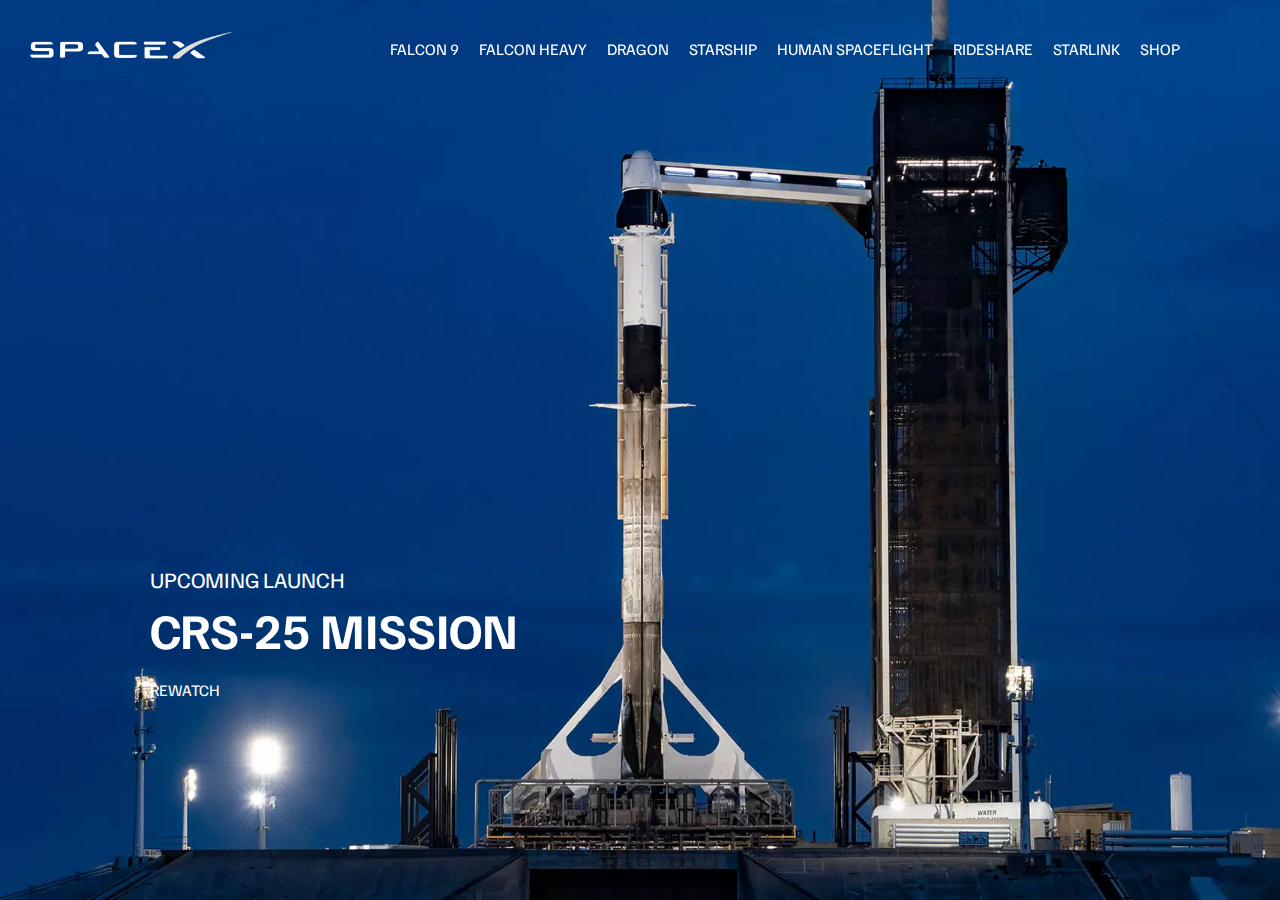
==== index.html @ bb81afc2 "Started html/css" ====
<!DOCTYPE html>
<html lang="en">
  <head>
    <meta charset="UTF-8" />
    <meta http-equiv="X-UA-Compatible" content="IE=edge" />
    <meta name="viewport" content="width=device-width, initial-scale=1.0" />
    <link rel="stylesheet" href="css/style.css" />
    <script src="js/script.js" defer></script>
    <title>SpaceX</title>
  </head>
  <body>
    <header class="main-header">
      <div class="logo">
        <a href="index.html">
          <img src="img/logo.png" alt="SpaceX" />
        </a>
      </div>
      <nav class="desktop-main-menu">
        <ul>
          <li><a href="falcon9.html">Falcon 9</a></li>
          <li><a href="falcon-heavy.html">Falcon Heavy</a></li>
          <li><a href="dragon.html">Dragon</a></li>
          <li><a href="#">Starship</a></li>
          <li><a href="#">Human Spaceflight</a></li>
          <li><a href="#">Rideshare</a></li>
          <li><a href="#">Starlink</a></li>
          <li><a href="#">Shop</a></li>
        </ul>
      </nav>
    </header>

    <!-- Section A -->
    <section class="section-a">
      <div class="section-inner">
        <h4>Upcoming Launch</h4>
        <h2>CRS-25 Mission</h2>
        <div class="btn animate">
          <div class="hover"></div>
          <span>Rewatch</span>
        </div>
      </div>
    </section>
  </body>
</html>
---- css/style.css ----
@import url("https://fonts.googleapis.com/css2?family=Familjen+Grotesk:wght@400;600;700&display=swap");

*,
*::before,
*::after {
  box-sizing: border-box;
  margin: 0;
  padding: 0;
}

/* Reapply the pointer cursor for anchor tags */
a {
  cursor: revert;
  text-decoration: none;
  color: #fff;
}

/* Remove list styles (bullets/numbers) */
ol,
ul,
menu {
  list-style: none;
}

/* For images to not be able to exceed their container */
img {
  max-width: 100%;
}

body {
  font-family: "Familjen Grotesk", sans-serif;
  background: #000;
  color: #fff;
}

/* hHeader/Navbar */
.main-header {
  position: fixed;
  top: 0;
  left: 0;
  width: 100%;
  z-index: 3;
  display: flex;
  justify-content: space-between;
  align-items: center;
  text-transform: uppercase;
  height: 100px;
  padding: 0 30px;
}

/* Logo */

.logo {
  width: 210px;
  height: auto;
}

.logo img {
  display: block;
  width: 100%;
  height: auto;
}

/* Desktop menu */
.desktop-main-menu {
  margin-right: 50px;
}

.desktop-main-menu ul {
  display: flex;
}

.desktop-main-menu ul li {
  position: relative;
  margin-right: 20px;
  padding-bottom: 2px;
}

/* menu item bottom border */

.desktop-main-menu ul li a::after {
  content: "";
  position: absolute;
  bottom: 0;
  left: 0;
  width: 100%;
  height: 1px;
  background: #fff;
  transform: scaleX(0);
  transition: transform 0.6s cubic-bezier(0.19, 1, 0.22, 1);
  transform-origin: right center;
}

.desktop-main-menu ul li a:hover::after {
  transform: scaleX(1);
  transform-origin: left center;
  transition-duration: 0.4s;
}

section {
  position: relative;
  height: 100vh;
  background-position: center center;
  background-repeat: no-repeat;
  background-size: cover;
  text-transform: uppercase;
}

.section-inner {
  position: absolute;
  bottom: 200px;
  left: 150px;
  max-width: 560px;
}

.section-inner h4 {
  font-size: 22px;
  margin-bottom: 5px;
  font-weight: 300;
}

.section-inner h2 {
  font-size: 50px;
  font-weight: 700;
  margin-bottom: 20px;
}

/* Background images */
.section-a {
  background-image: url(../img/section-a.webp);
}

.btn {
  position: relative;
}
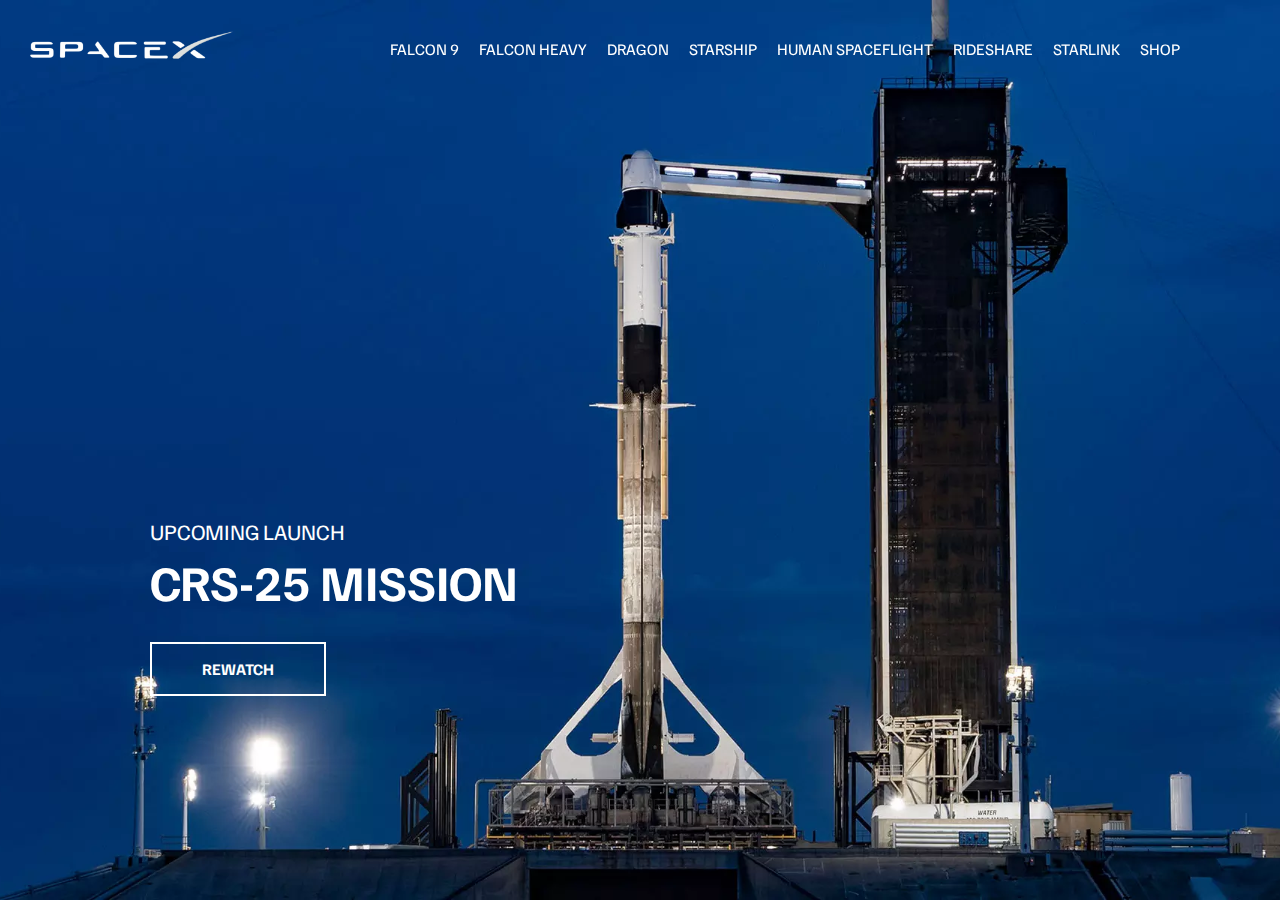
==== commit e36d39ca: "Added more CSS" ====
--- a/index.html
+++ b/index.html
@@ -34,10 +34,10 @@
       <div class="section-inner">
         <h4>Upcoming Launch</h4>
         <h2>CRS-25 Mission</h2>
-        <div class="btn animate">
+        <a href="#" class="btn">
           <div class="hover"></div>
           <span>Rewatch</span>
-        </div>
+        </a>
       </div>
     </section>
   </body>
--- a/css/style.css
+++ b/css/style.css
@@ -117,12 +117,20 @@
   font-size: 22px;
   margin-bottom: 5px;
   font-weight: 300;
+  animation: fadeInUp 0.5s ease-in-out;
 }
 
 .section-inner h2 {
   font-size: 50px;
   font-weight: 700;
   margin-bottom: 20px;
+  animation: fadeInUp 0.5s ease-in-out 0.2s;
+  animation-fill-mode: both; /* Stop from showing start */
+}
+
+.section-inner a {
+  animation: fadeInUp 0.5s ease-in-out 0.4s;
+  animation-fill-mode: both; /* Stop from showing start */
 }
 
 /* Background images */
@@ -132,4 +140,50 @@
 
 .btn {
   position: relative;
+  display: inline-block;
+  cursor: pointer;
+  text-align: center;
+  min-width: 130px;
+  padding: 15px 50px;
+  margin-top: 10px;
+  border: 2px solid #fff;
+  text-transform: uppercase;
+  font-weight: bold;
+  overflow: hidden;
+  z-index: 2;
 }
+
+.btn:hover span {
+  color: #000;
+}
+
+.btn .hover {
+  position: absolute;
+  top: 0;
+  left: 0;
+  width: 100%;
+  height: 100%;
+  background-color: #fff;
+  color: #000;
+  z-index: -1;
+  transform: translateY(100%);
+  transition: transform 0.6s cubic-bezier(0.19, 1, 0.22, 1);
+}
+
+.btn:hover .hover {
+  transform: translateY(0);
+}
+
+/* Animations */
+
+@keyframes fadeInUp {
+  0% {
+    opacity: 0;
+    transform: translateY(140px);
+  }
+
+  100% {
+    opacity: 1;
+    transform: translateY(0);
+  }
+}
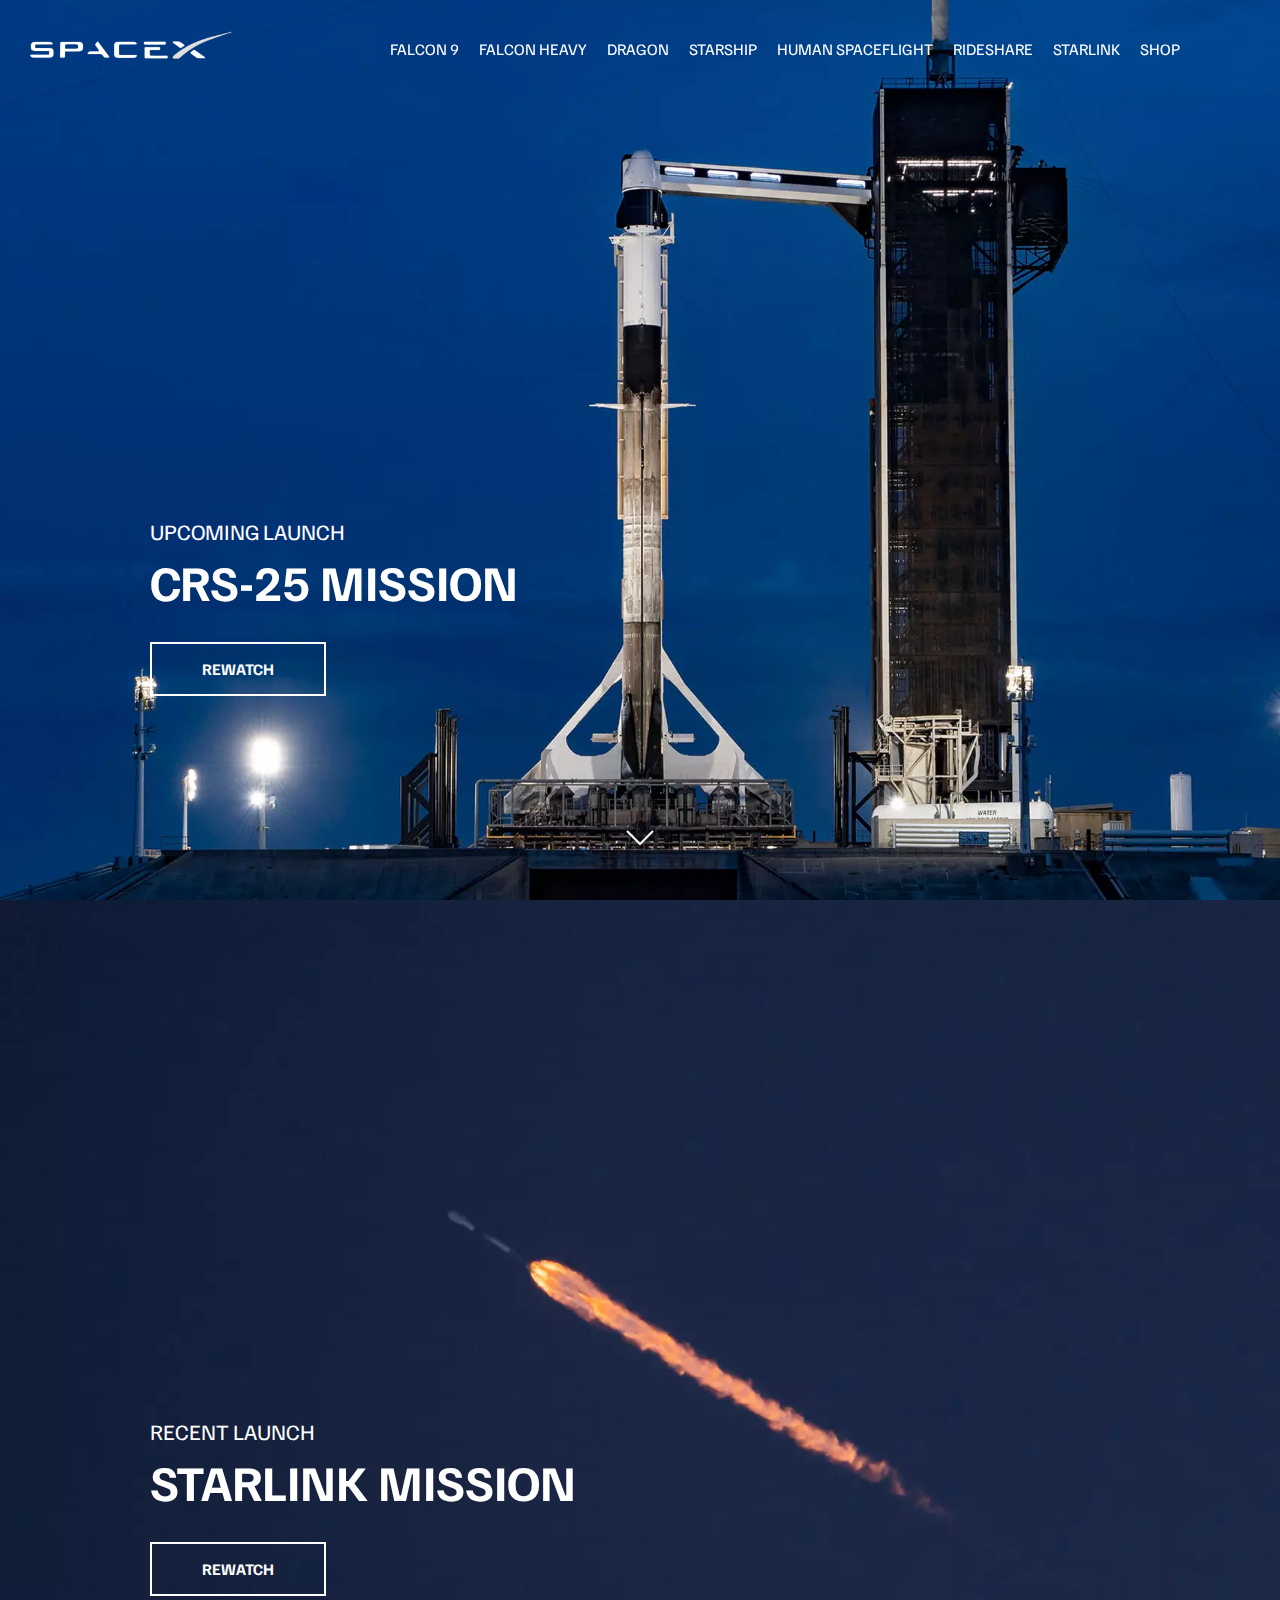
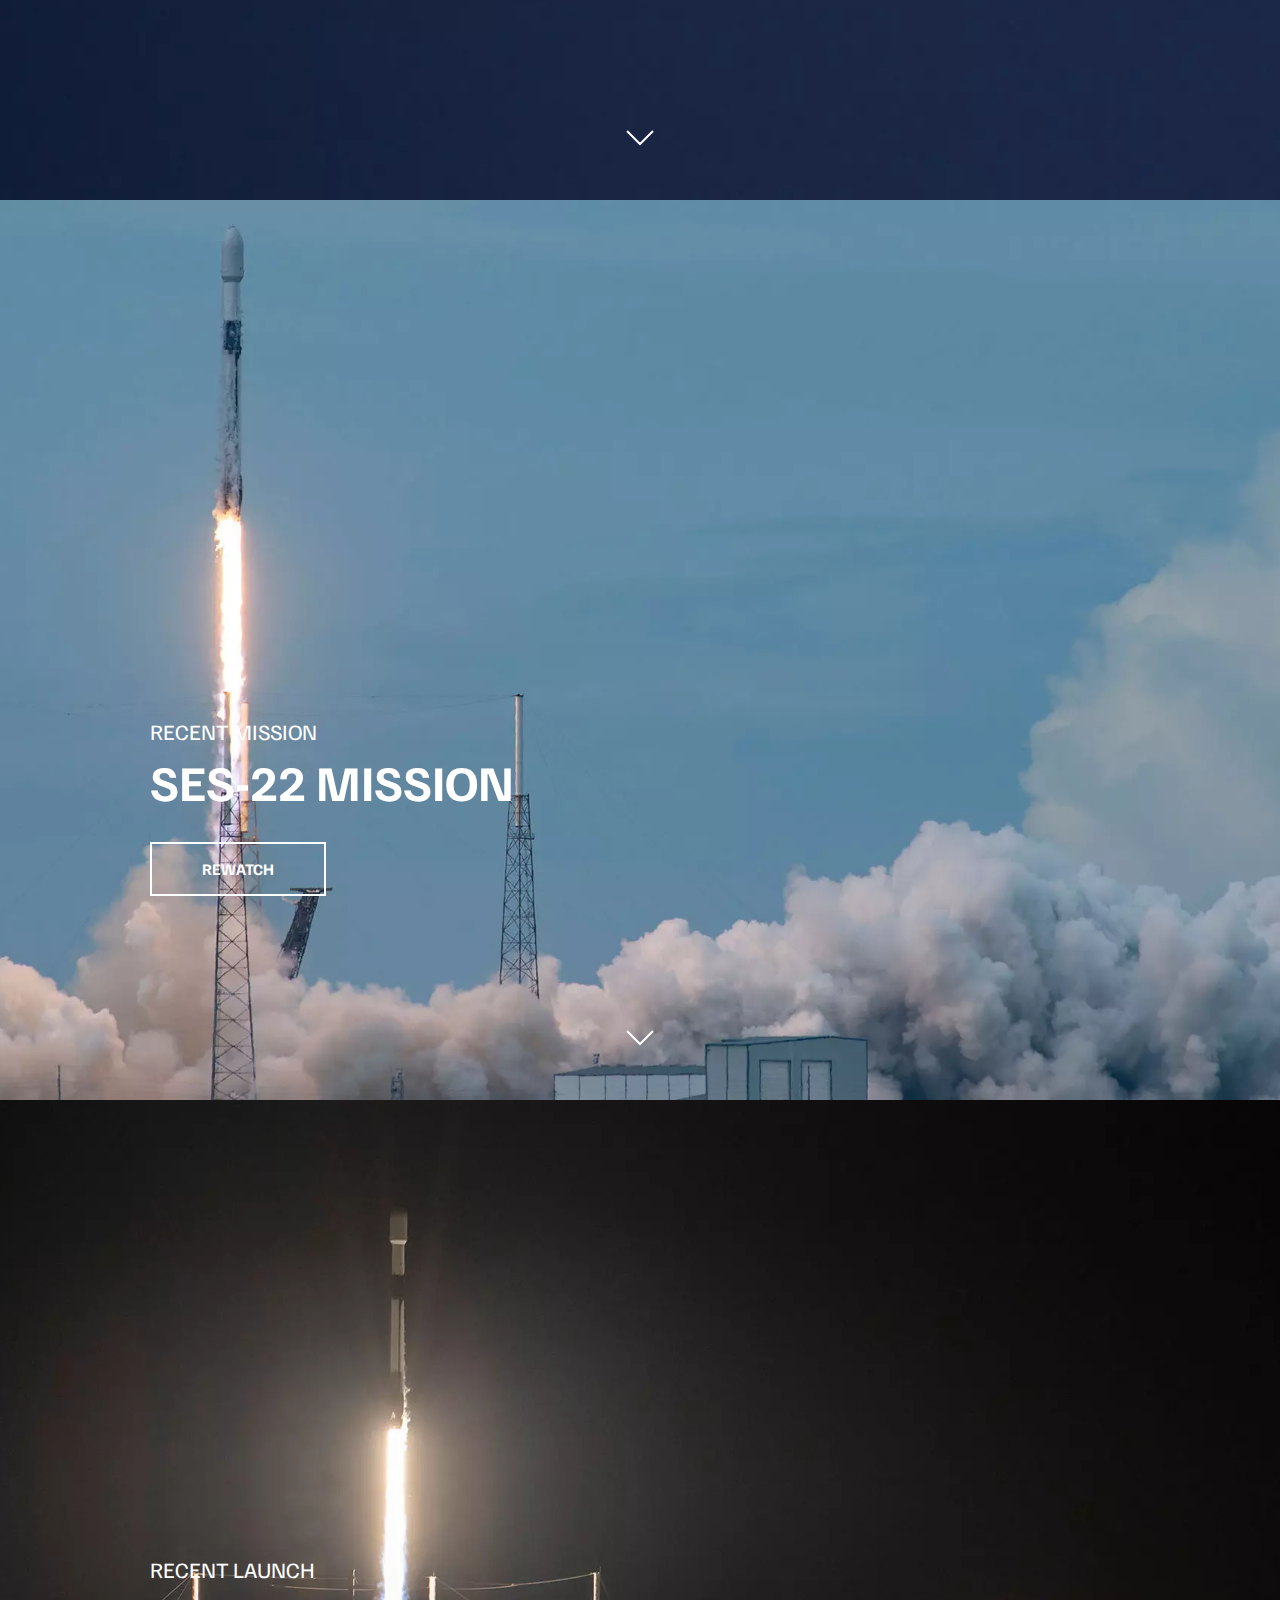
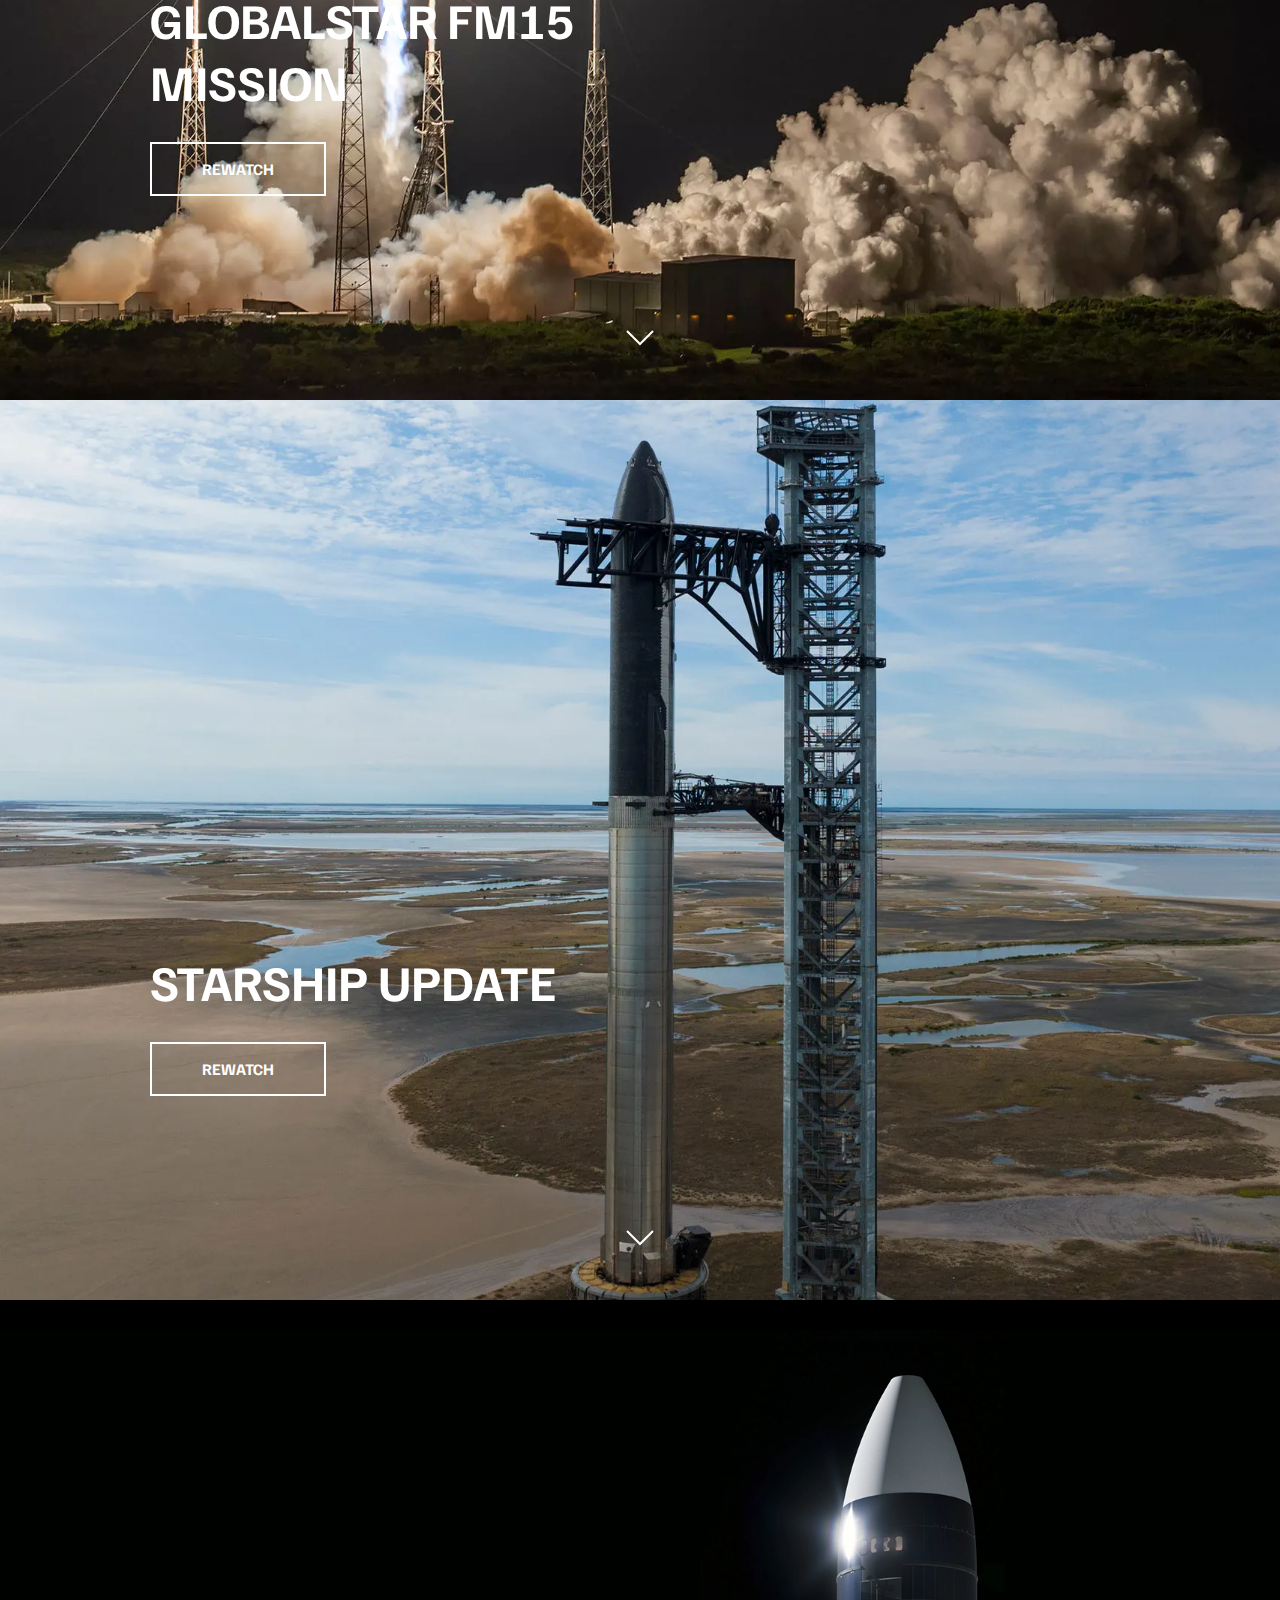
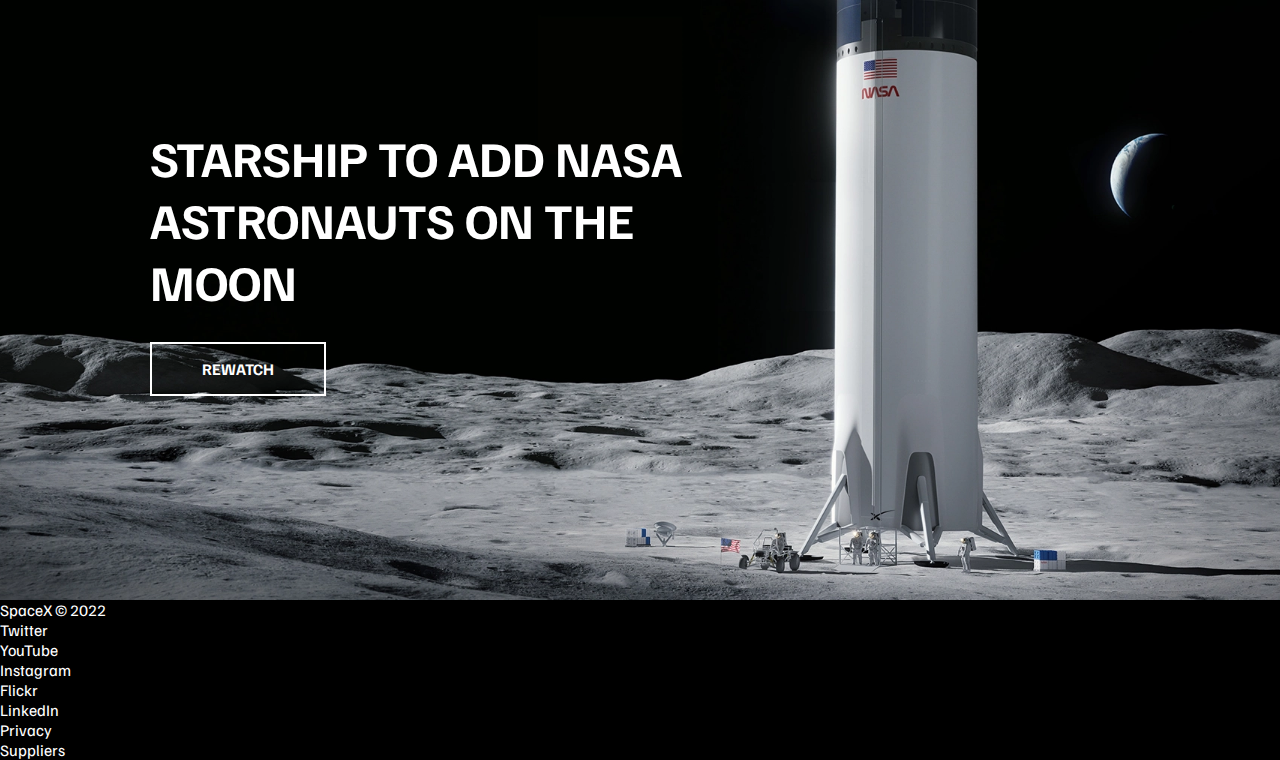
==== commit d2ab56fa: "added CSS" ====
--- a/index.html
+++ b/index.html
@@ -39,6 +39,132 @@
           <span>Rewatch</span>
         </a>
       </div>
+
+      <div class="scroll-arrow">
+        <svg width="30px" height="20px">
+          <path
+            stroke="#ffffff"
+            fill="none"
+            stroke-width="2px"
+            d="M2.000,5.000 L15.000,18.000 L28.000,5.000 "
+          ></path>
+        </svg>
+      </div>
     </section>
+
+    <!-- Section B -->
+    <section class="section-b">
+      <div class="section-inner">
+        <h4>Recent Launch</h4>
+        <h2>Starlink Mission</h2>
+        <a href="#" class="btn">
+          <div class="hover"></div>
+          <span>Rewatch</span>
+        </a>
+      </div>
+
+      <div class="scroll-arrow">
+        <svg width="30px" height="20px">
+          <path
+            stroke="#ffffff"
+            fill="none"
+            stroke-width="2px"
+            d="M2.000,5.000 L15.000,18.000 L28.000,5.000 "
+          ></path>
+        </svg>
+      </div>
+    </section>
+
+    <!-- Section C -->
+    <section class="section-c">
+      <div class="section-inner">
+        <h4>Recent Mission</h4>
+        <h2>SES-22 Mission</h2>
+        <a href="#" class="btn">
+          <div class="hover"></div>
+          <span>Rewatch</span>
+        </a>
+      </div>
+
+      <div class="scroll-arrow">
+        <svg width="30px" height="20px">
+          <path
+            stroke="#ffffff"
+            fill="none"
+            stroke-width="2px"
+            d="M2.000,5.000 L15.000,18.000 L28.000,5.000 "
+          ></path>
+        </svg>
+      </div>
+    </section>
+
+    <!-- Section D -->
+    <section class="section-d">
+      <div class="section-inner">
+        <h4>Recent Launch</h4>
+        <h2>Globalstar FM15 Mission</h2>
+        <a href="#" class="btn">
+          <div class="hover"></div>
+          <span>Rewatch</span>
+        </a>
+      </div>
+
+      <div class="scroll-arrow">
+        <svg width="30px" height="20px">
+          <path
+            stroke="#ffffff"
+            fill="none"
+            stroke-width="2px"
+            d="M2.000,5.000 L15.000,18.000 L28.000,5.000 "
+          ></path>
+        </svg>
+      </div>
+    </section>
+
+    <!-- Section E -->
+    <section class="section-e">
+      <div class="section-inner">
+        <h2>Starship Update</h2>
+        <a href="#" class="btn">
+          <div class="hover"></div>
+          <span>Rewatch</span>
+        </a>
+      </div>
+
+      <div class="scroll-arrow">
+        <svg width="30px" height="20px">
+          <path
+            stroke="#ffffff"
+            fill="none"
+            stroke-width="2px"
+            d="M2.000,5.000 L15.000,18.000 L28.000,5.000 "
+          ></path>
+        </svg>
+      </div>
+    </section>
+
+    <!-- Section F -->
+    <section class="section-f">
+      <div class="section-inner">
+        <h2>Starship to add NASA astronauts on the moon</h2>
+        <a href="#" class="btn">
+          <div class="hover"></div>
+          <span>Rewatch</span>
+        </a>
+      </div>
+    </section>
+
+    <footer>
+      <ul>
+        <li>SpaceX &copy; 2022</li>
+        <li><a href="#">Twitter</a></li>
+        <li><a href="#">YouTube</a></li>
+        <li><a href="#">Instagram</a></li>
+        <li><a href="#">Flickr</a></li>
+        <li><a href="#">LinkedIn</a></li>
+        <li><a href="#">Privacy</a></li>
+        <li><a href="#">Suppliers</a></li>
+      </ul>
+    </footer>
   </body>
 </html>
--- a/css/style.css
+++ b/css/style.css
@@ -136,6 +136,22 @@
 /* Background images */
 .section-a {
   background-image: url(../img/section-a.webp);
+}
+
+.section-b {
+  background-image: url(../img/section-b.webp);
+}
+.section-c {
+  background-image: url(../img/section-c.webp);
+}
+.section-d {
+  background-image: url(../img/section-d.webp);
+}
+.section-e {
+  background-image: url(../img/section-e.webp);
+}
+.section-f {
+  background-image: url(../img/section-f.webp);
 }
 
 .btn {
@@ -174,6 +190,14 @@
   transform: translateY(0);
 }
 
+.scroll-arrow {
+  position: absolute;
+  bottom: 50px;
+  left: 50%;
+  transform: translateX(-50%);
+  animation: fadeBounce 5s infinite;
+}
+
 /* Animations */
 
 @keyframes fadeInUp {
@@ -187,3 +211,19 @@
     transform: translateY(0);
   }
 }
+
+@keyframes fadeBounce {
+  0%,
+  20%,
+  50%,
+  80%,
+  100% {
+    opacity: 0;
+    transform: translateY(-20px);
+  }
+
+  40% {
+    opacity: 1;
+    transform: translateY(0);
+  }
+}
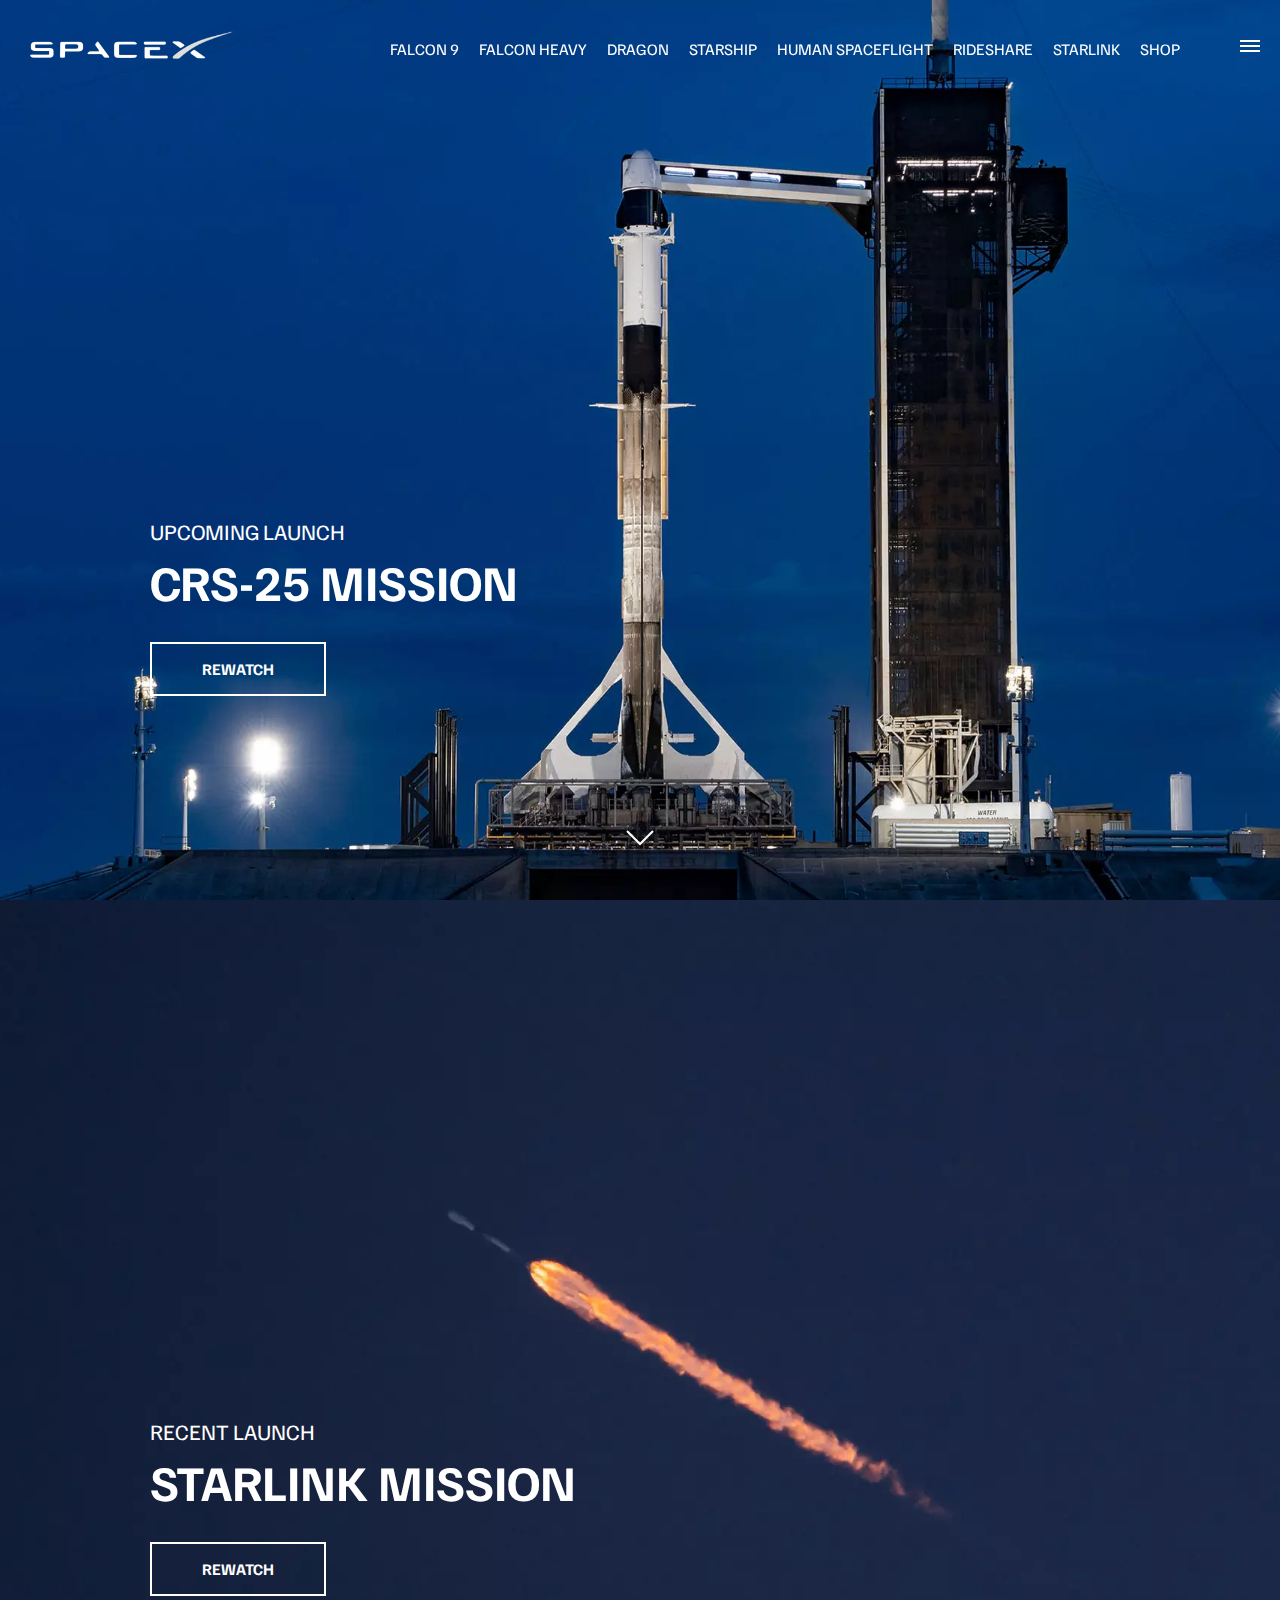
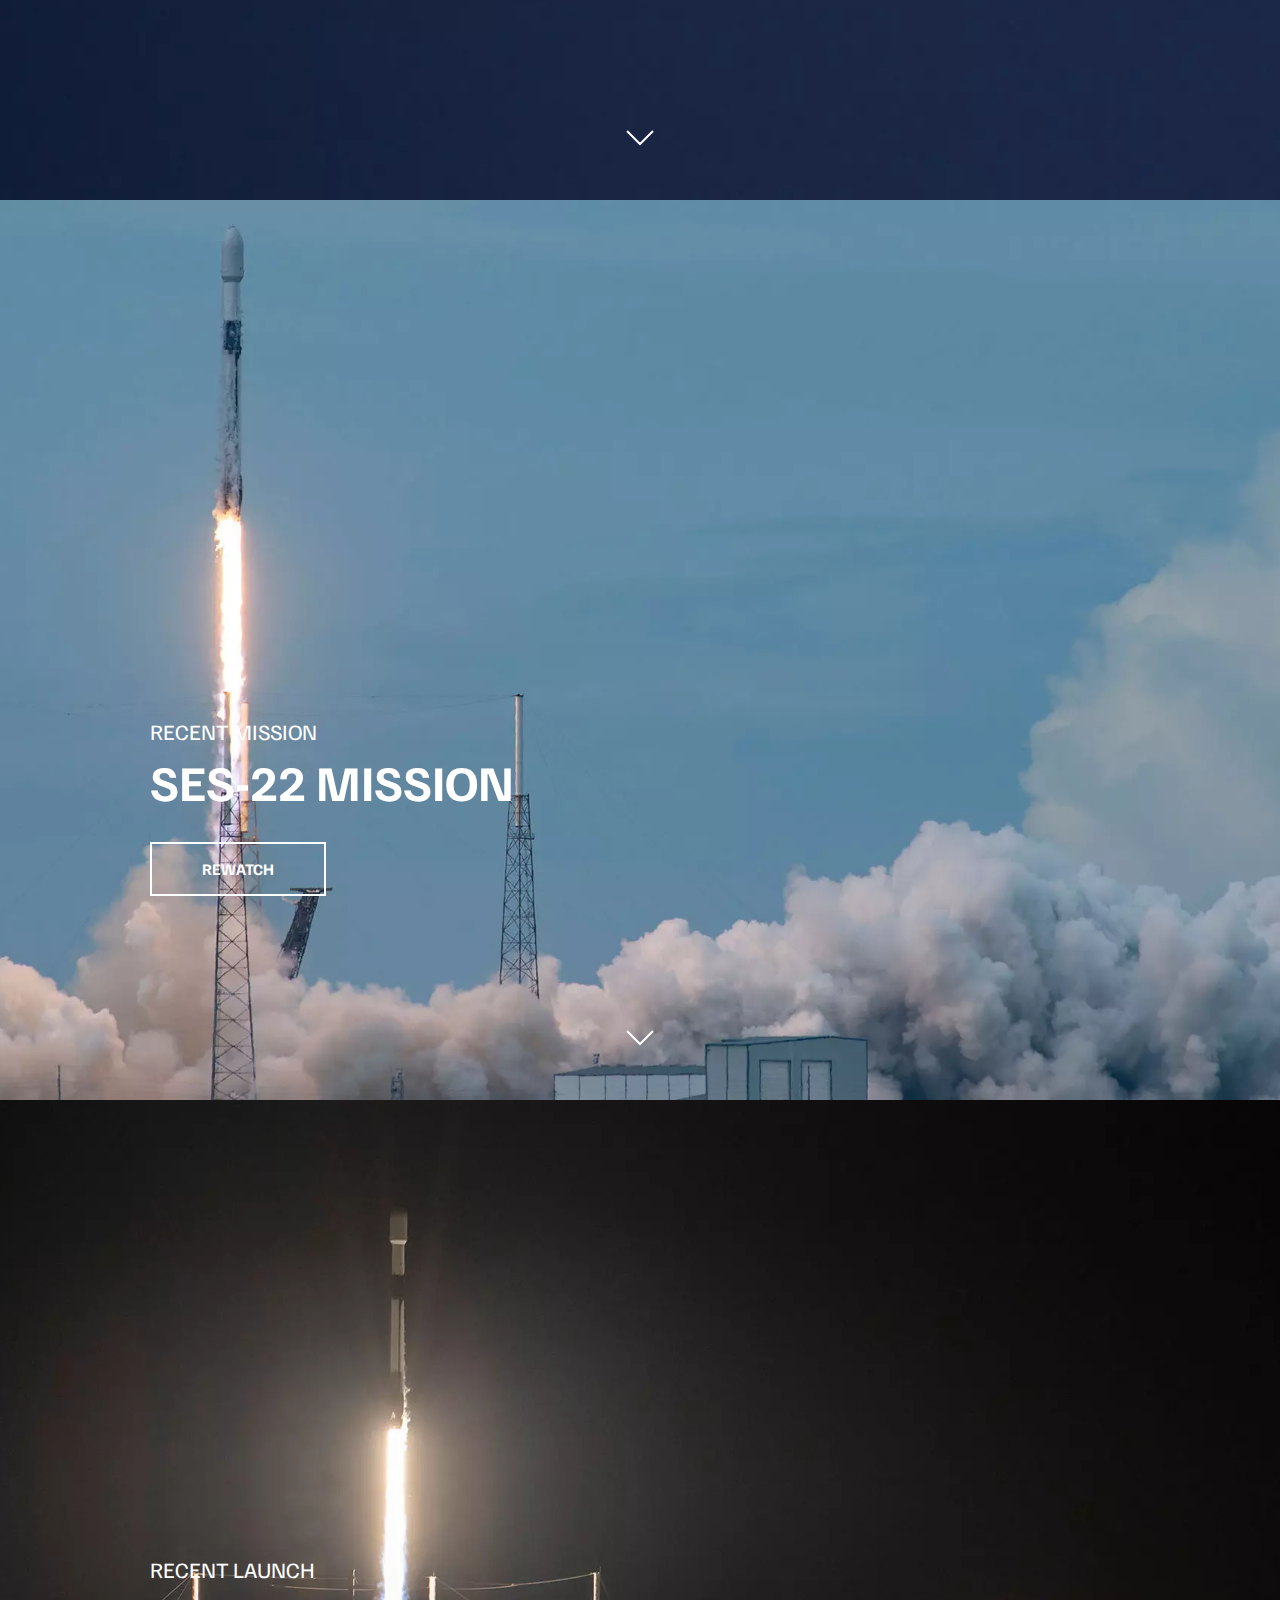
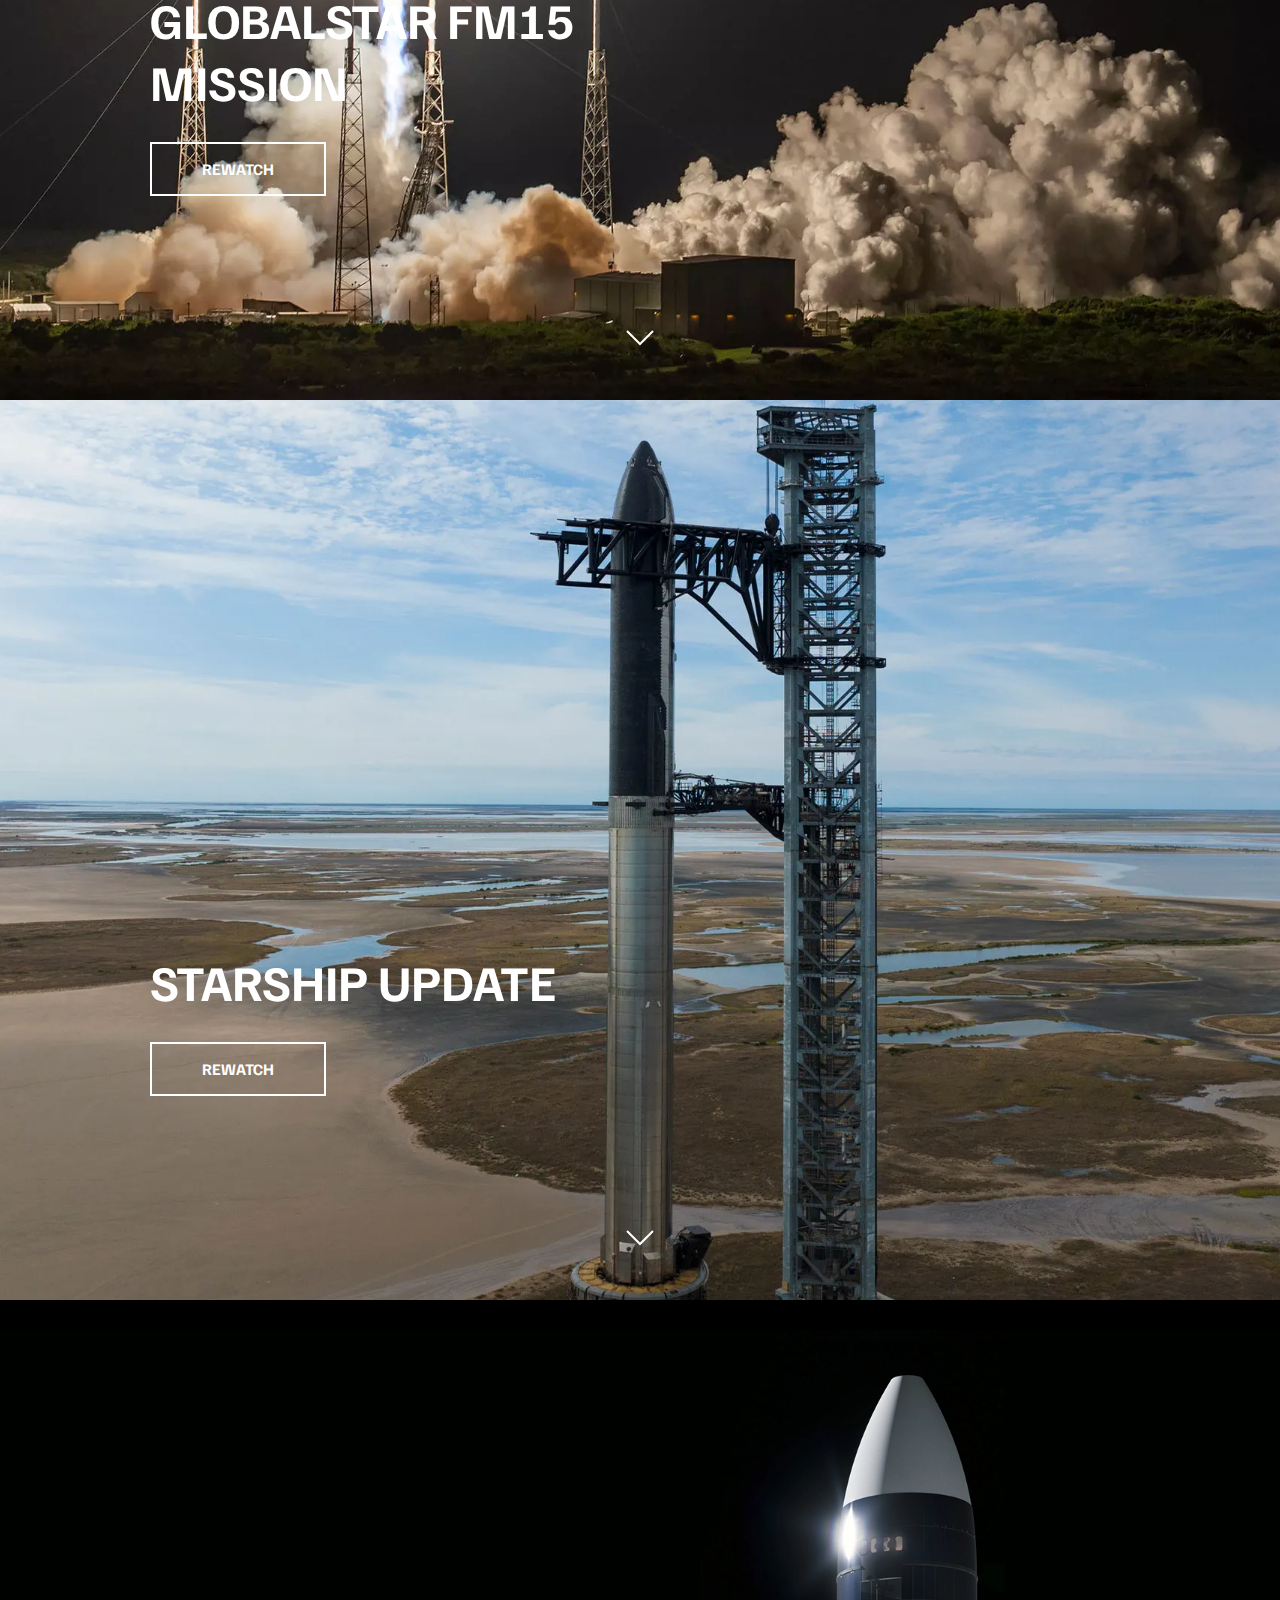
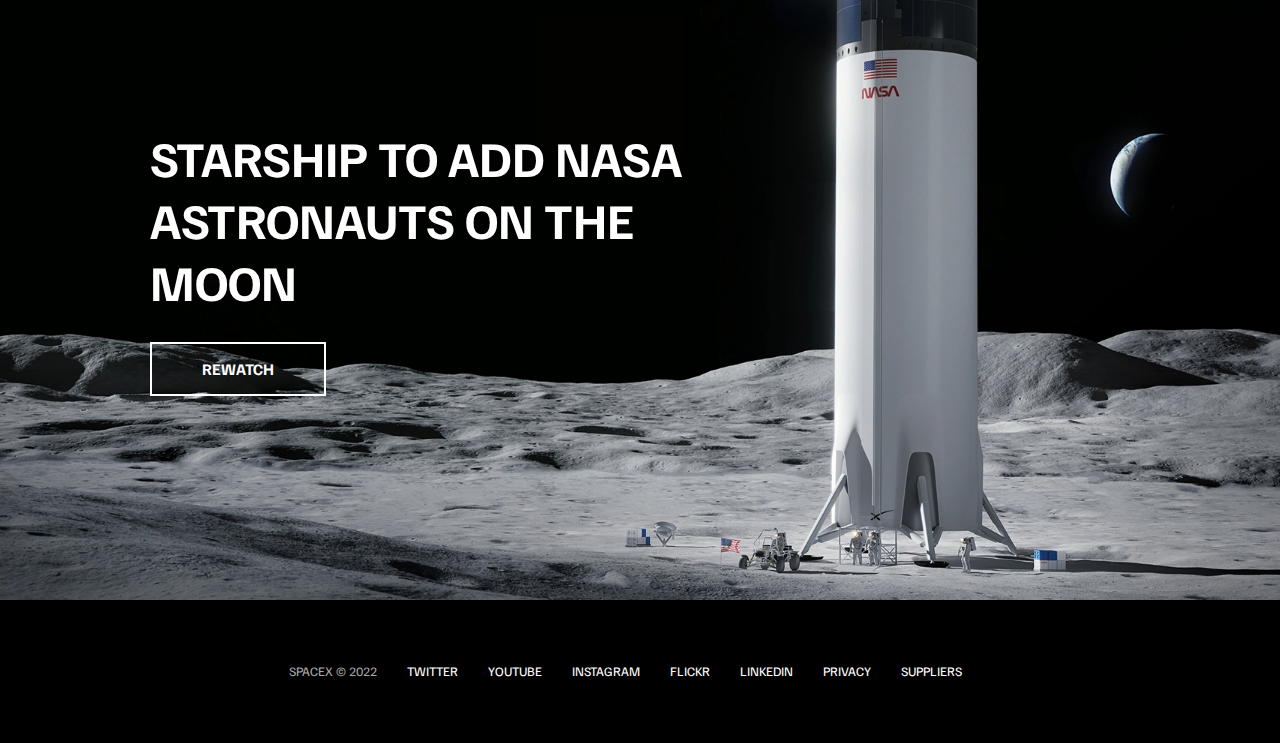
==== commit 5ba0543f: "added more CSS" ====
--- a/index.html
+++ b/index.html
@@ -28,6 +28,14 @@
         </ul>
       </nav>
     </header>
+
+    <!-- hamburger Menu -->
+
+    <button id="menu-btn" class="hamburger" type="button">
+      <span class="hamburger-top"></span>
+      <span class="hamburger-middle"></span>
+      <span class="hamburger-bottom"></span>
+    </button>
 
     <!-- Section A -->
     <section class="section-a">
--- a/css/style.css
+++ b/css/style.css
@@ -198,6 +198,70 @@
   animation: fadeBounce 5s infinite;
 }
 
+/* Footer */
+
+footer {
+  position: relative;
+  padding: 55px 0;
+}
+
+footer ul {
+  display: flex;
+  justify-content: center;
+  align-items: center;
+  flex-wrap: wrap;
+}
+
+footer ul li {
+  margin-right: 30px;
+  color: #aaa;
+  text-transform: uppercase;
+  font-size: 13px;
+  line-height: 2.5;
+}
+
+footer ul li a {
+  color: #fff;
+  transition: color 0.6s;
+}
+
+footer ul li a:hover {
+  color: #aaa;
+}
+
+/* hamburger menu */
+
+.hamburger {
+  position: fixed;
+  top: 40px;
+  right: 20px;
+  z-index: 10;
+  cursor: pointer;
+  width: 20px;
+  height: 20px;
+  background: none;
+  border: none;
+}
+
+.hamburger-top,
+.hamburger-middle,
+.hamburger-bottom {
+  position: absolute;
+  width: 20px;
+  height: 2px;
+  top: 0;
+  left: 0;
+  background: #fff;
+}
+
+.hamburger-middle {
+  transform: translateY(5px);
+}
+
+.hamburger-bottom {
+  transform: translateY(10px);
+}
+
 /* Animations */
 
 @keyframes fadeInUp {
@@ -227,3 +291,40 @@
     transform: translateY(0);
   }
 }
+
+/* Media Queries */
+
+@media (max-width: 960px) {
+  /* hide desktop menu */
+
+  .desktop-main-menu {
+    display: none;
+  }
+}
+
+@media (max-width: 600px) {
+  .section-inner {
+    bottom: 75px;
+    left: 20px;
+  }
+
+  section-inner h2 {
+    font-size: 40px;
+  }
+
+  footer ul li:first-child {
+    position: absolute;
+    top: 30px;
+    left: 50%;
+    transform: translate(-50%, -50%);
+  }
+
+  footer ul li {
+    margin-right: 15px;
+  }
+
+  .logo {
+    width: 150px;
+    margin: auto;
+  }
+}
